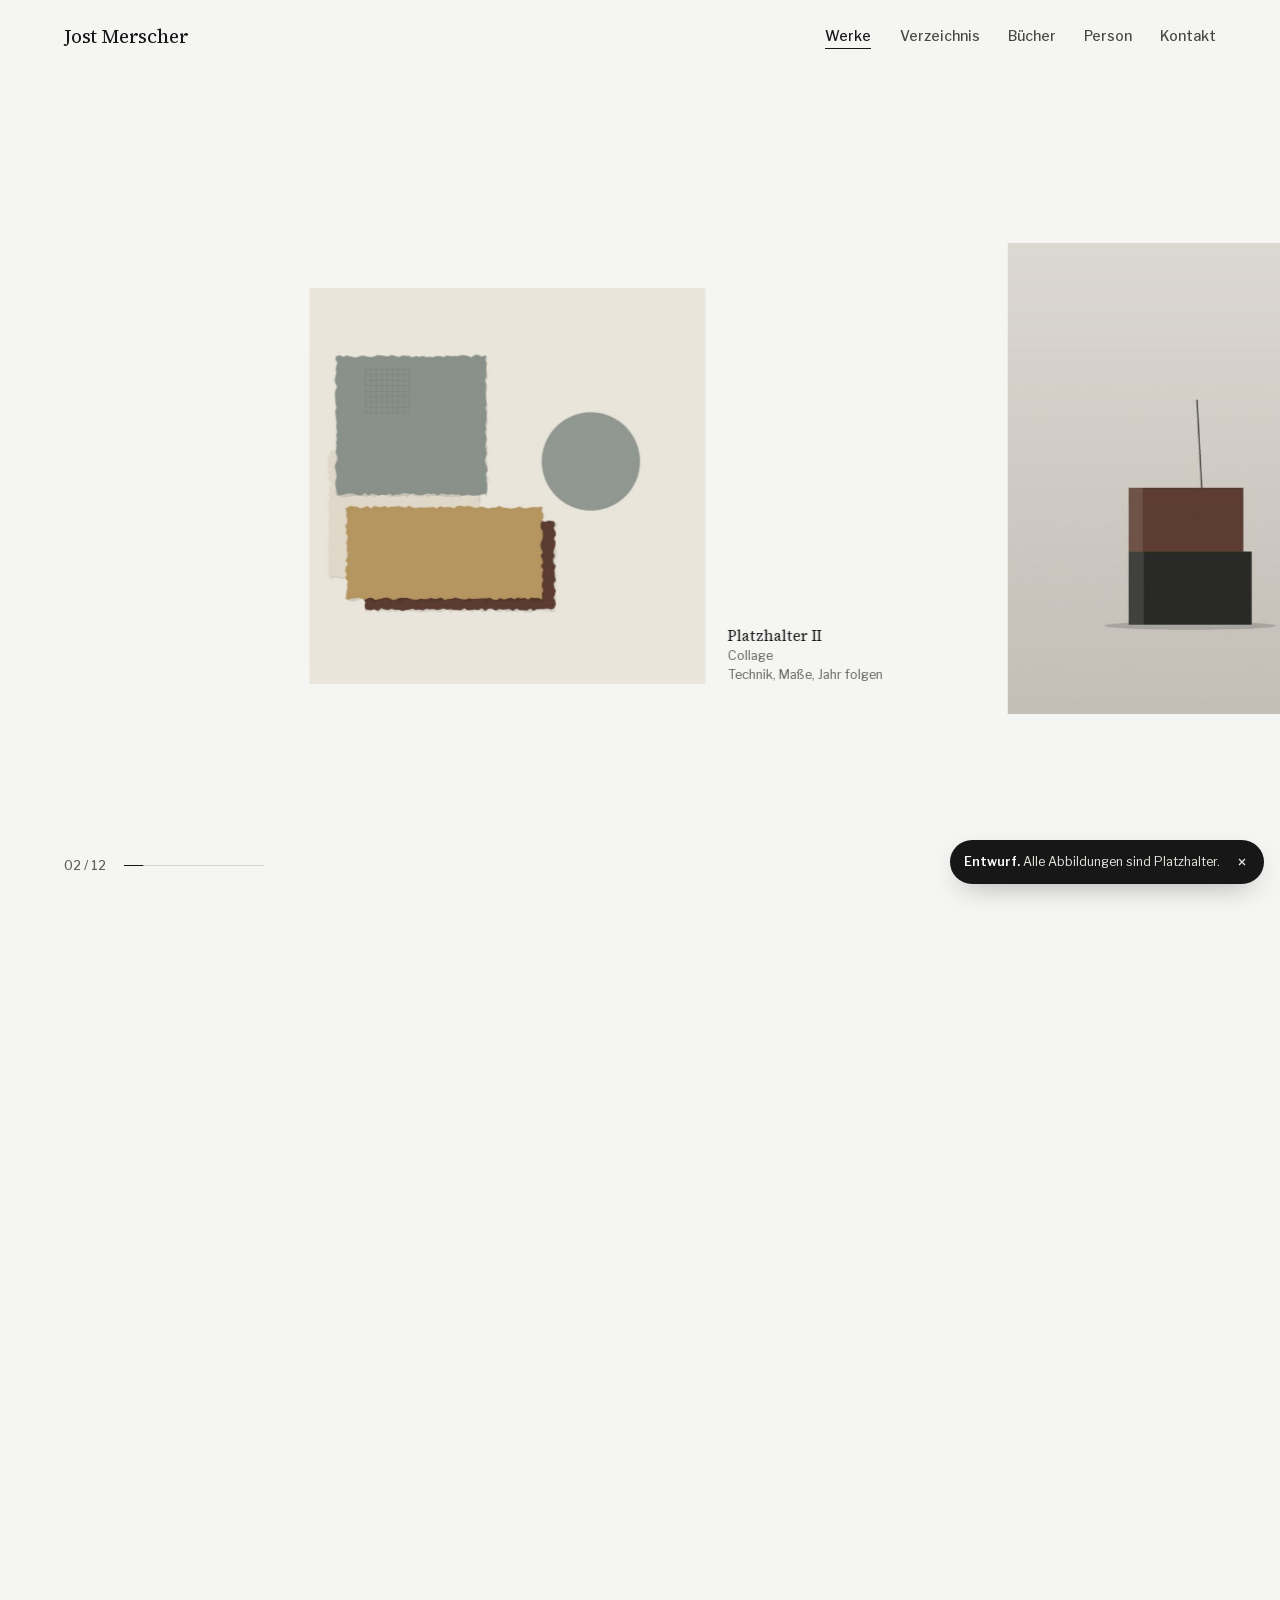
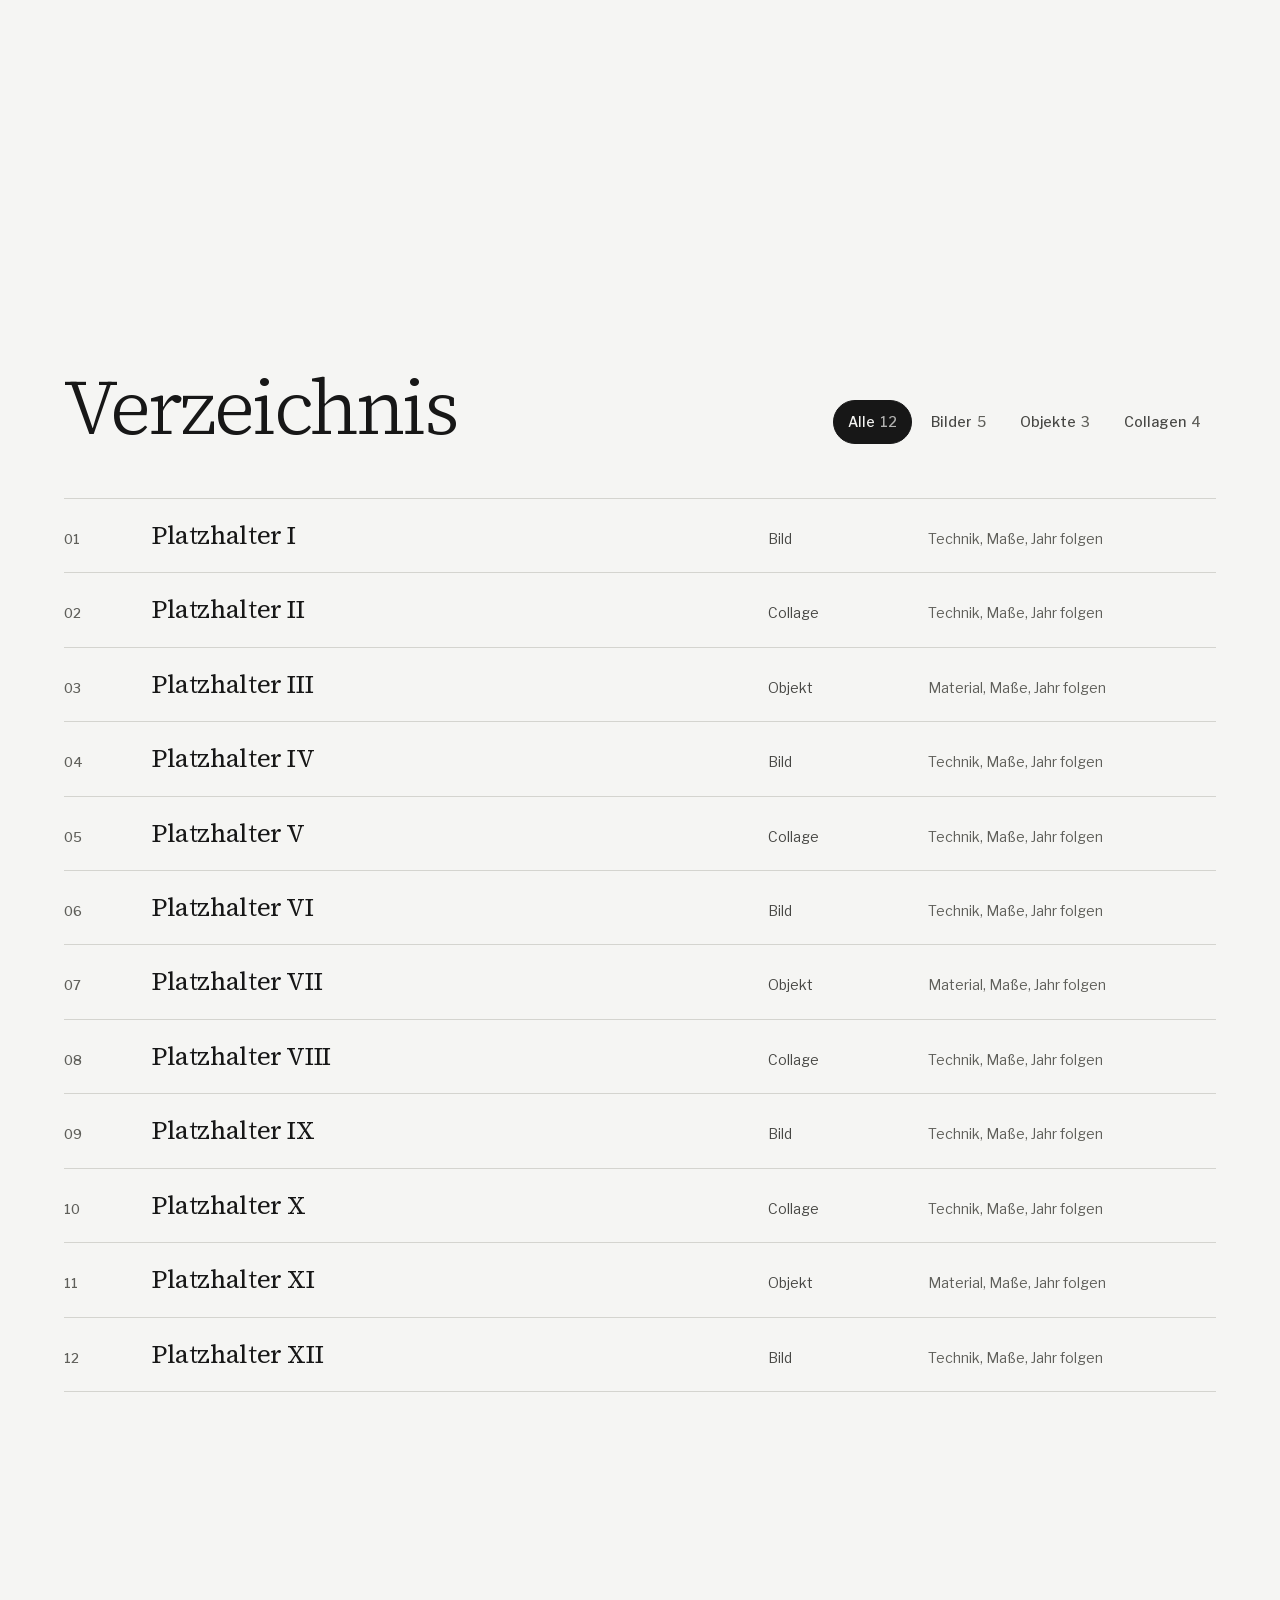
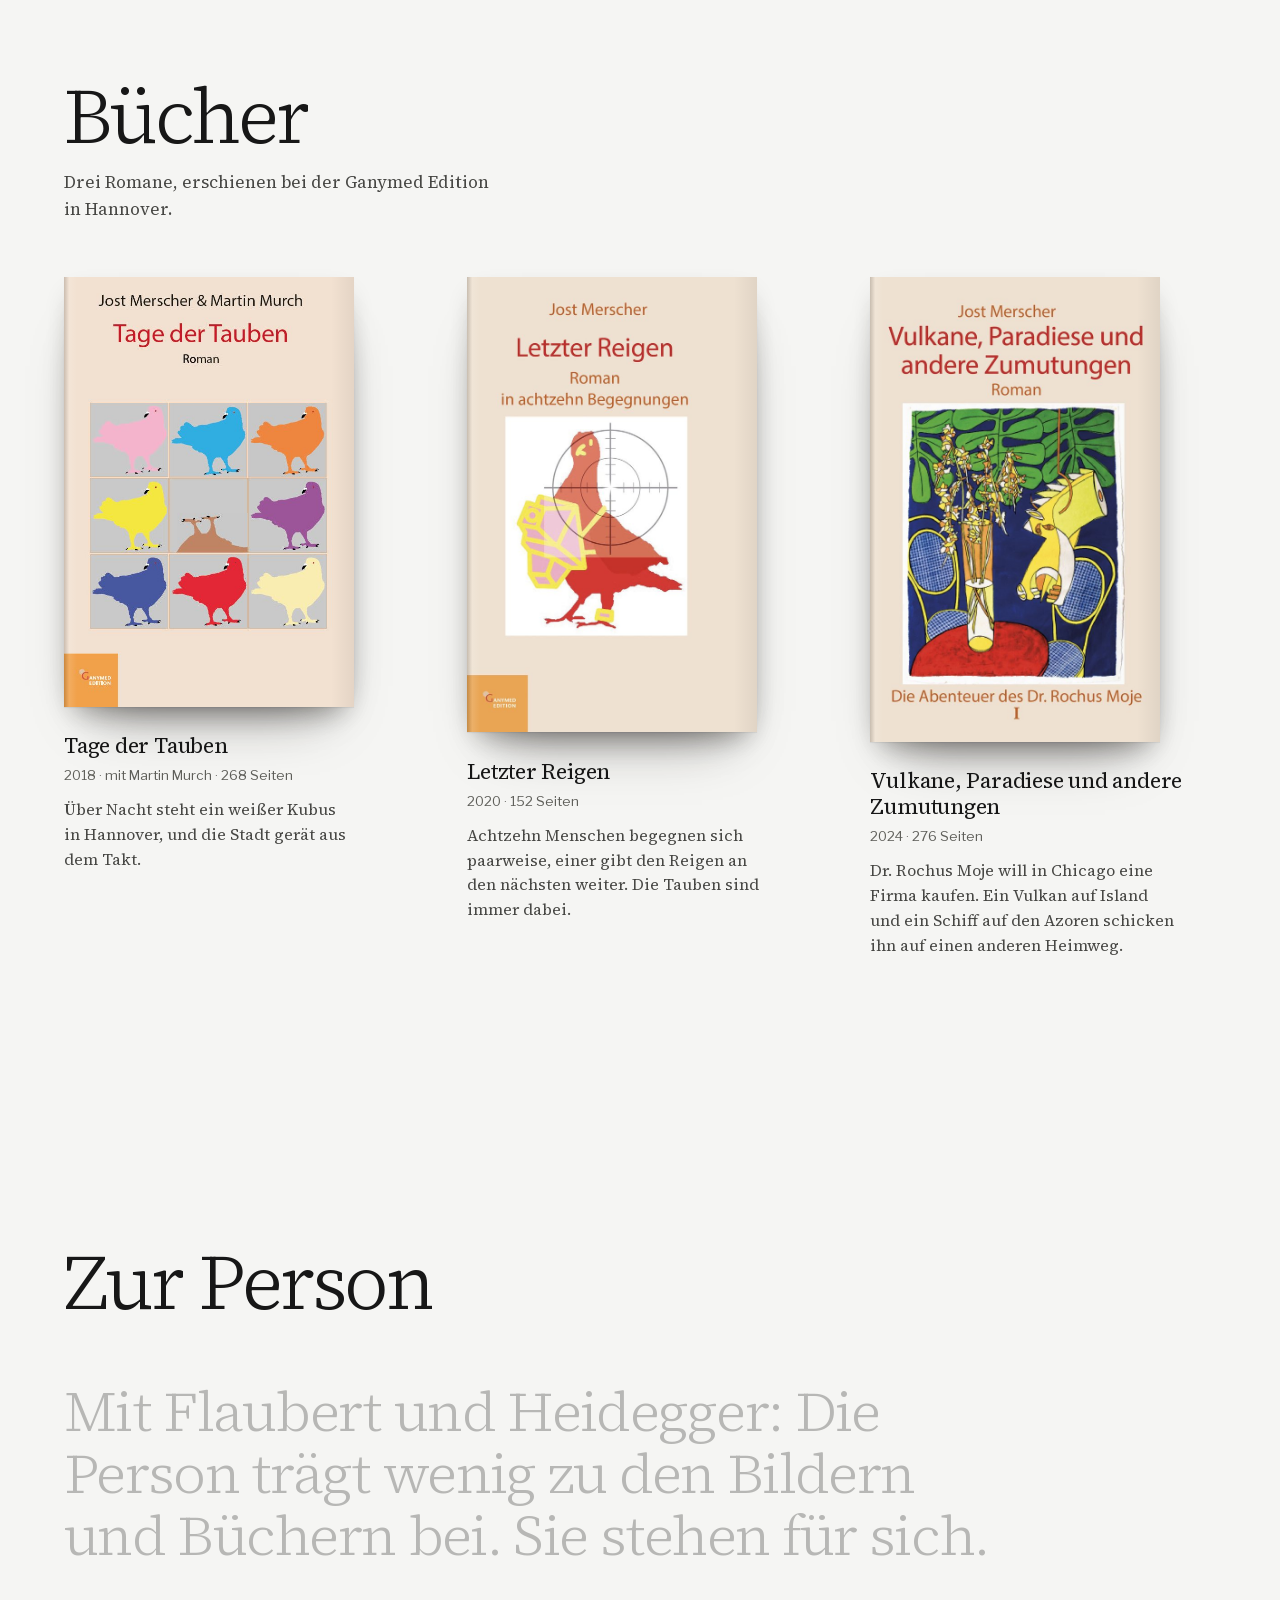
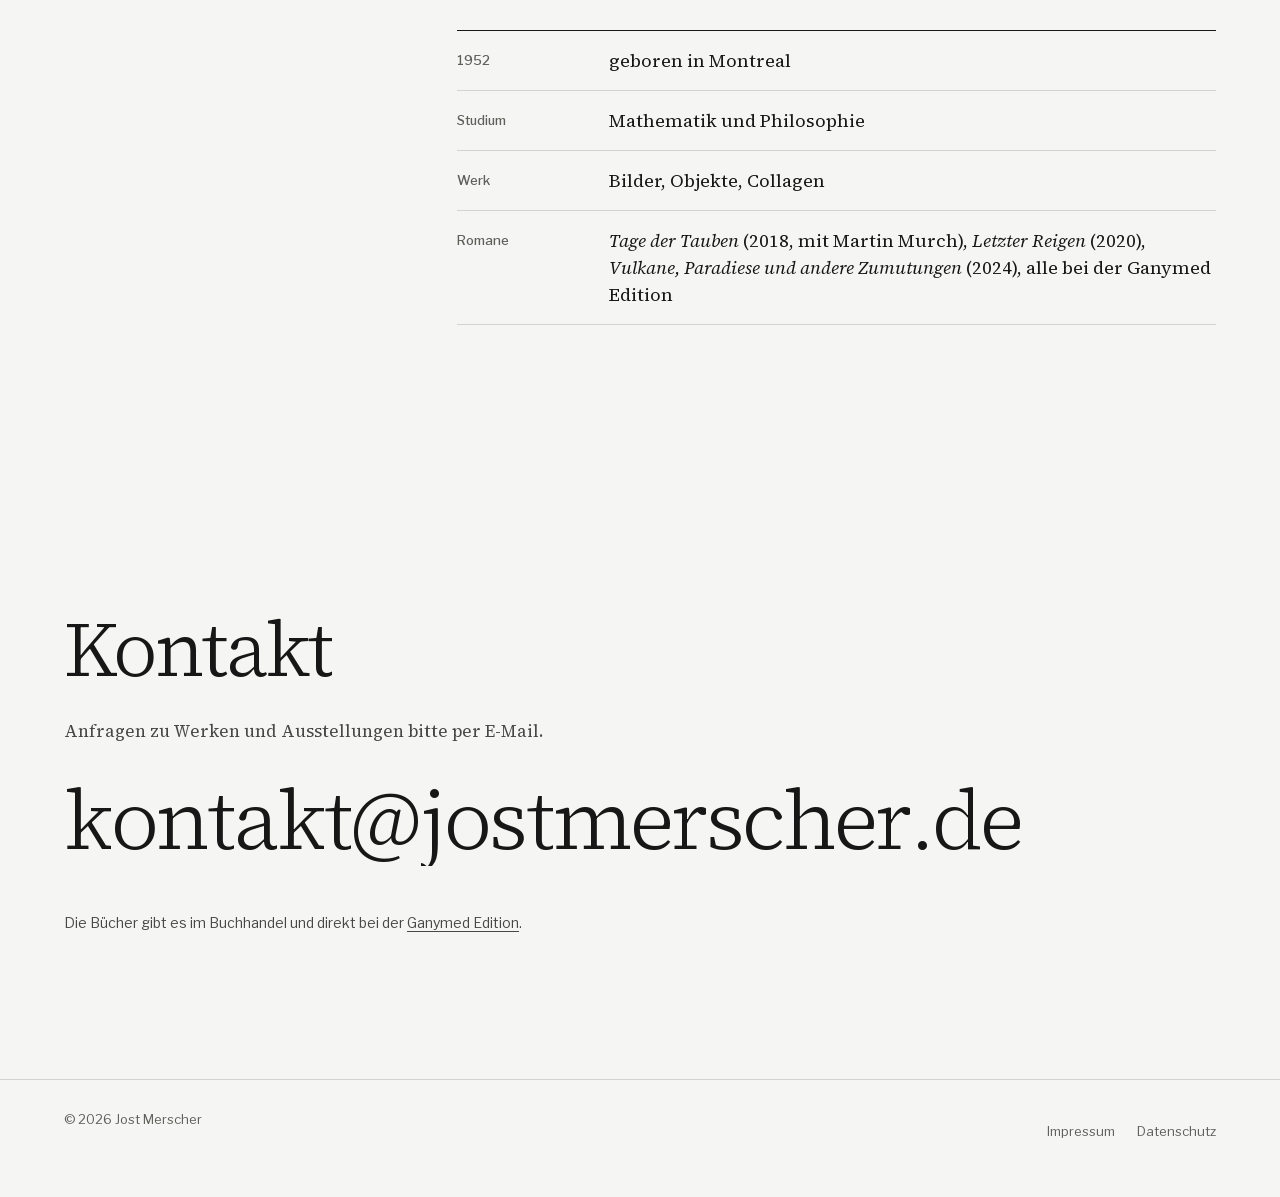
==== index.html @ ac09f278 "Entwurf Version 2 der Website jostmerscher.de Statische Künstlerseite: Ausstellungswand, Werkverzeic" ====
<!doctype html>
<html lang="de" data-type="service" data-room="wand">
<head>
<meta charset="utf-8">
<meta name="viewport" content="width=device-width, initial-scale=1">
<title>Jost Merscher – Bilder, Objekte, Collagen, Romane</title>
<meta name="description" content="Jost Merscher, geboren 1952 in Montreal, Studium der Mathematik und Philosophie. Bilder, Objekte und Collagen sowie drei Romane bei der Ganymed Edition.">
<link rel="canonical" href="https://www.jostmerscher.de/">
<meta name="page-type" content="service">
<meta name="site-kind" content="other">
<meta name="theme-color" content="#f5f5f3">
<meta property="og:type" content="website">
<meta property="og:site_name" content="Jost Merscher">
<meta property="og:title" content="Jost Merscher – Bilder, Objekte, Collagen, Romane">
<meta property="og:description" content="Bilder, Objekte und Collagen. Romane bei der Ganymed Edition.">
<meta property="og:url" content="https://www.jostmerscher.de/">
<meta property="og:image" content="https://www.jostmerscher.de/assets/share.jpg">
<meta name="twitter:card" content="summary_large_image">
<link rel="icon" href="assets/icon.svg" type="image/svg+xml">
<link rel="preload" href="assets/fonts/source-serif-4-latin.woff2" as="font" type="font/woff2" crossorigin>
<link rel="stylesheet" href="assets/site.css?v=26">
<script>
  /* Vor dem ersten Bild: JS-Klasse und, beim ersten Besuch der Sitzung, die Eroeffnung */
  (function () {
    var d = document.documentElement; d.classList.add('js');
    var calm = matchMedia('(prefers-reduced-motion: reduce)').matches, seen = false;
    try { seen = sessionStorage.getItem('jm-intro') === '1'; } catch (e) {}
    if (!calm && !seen) { d.classList.add('intro'); setTimeout(function () { d.classList.remove('intro'); }, 4000); }
  })();
</script>
<script type="application/ld+json">
{
  "@context": "https://schema.org",
  "@type": "Person",
  "@id": "https://www.jostmerscher.de/#person",
  "name": "Jost Merscher",
  "url": "https://www.jostmerscher.de/",
  "birthDate": "1952",
  "birthPlace": { "@type": "Place", "name": "Montreal, Kanada" },
  "jobTitle": "Bildender Künstler und Autor",
  "knowsAbout": ["Malerei", "Objektkunst", "Collage", "Literatur"],
  "sameAs": ["https://www.ganymed-edition.de/autoren-bei-ganymed/jost-merscher/"],
  "workExample": [
    { "@type": "Book", "name": "Tage der Tauben", "author": [{ "@id": "https://www.jostmerscher.de/#person" }, { "@type": "Person", "name": "Martin Murch" }], "datePublished": "2018", "isbn": "978-3-946223-65-8", "numberOfPages": 268, "bookFormat": "https://schema.org/Hardcover", "inLanguage": "de", "publisher": { "@type": "Organization", "name": "Ganymed Edition" }, "url": "https://www.ganymed-edition.de/buch-infos/tage-der-tauben/" },
    { "@type": "Book", "name": "Letzter Reigen", "alternativeHeadline": "Roman in achtzehn Begegnungen", "author": { "@id": "https://www.jostmerscher.de/#person" }, "datePublished": "2020", "isbn": "978-3-946223-85-6", "numberOfPages": 152, "bookFormat": "https://schema.org/Hardcover", "inLanguage": "de", "publisher": { "@type": "Organization", "name": "Ganymed Edition" }, "url": "https://www.ganymed-edition.de/buch-infos/letzter-reigen/" },
    { "@type": "Book", "name": "Vulkane, Paradiese und andere Zumutungen", "alternativeHeadline": "Die Abenteuer des Dr. Rochus Moje I", "author": { "@id": "https://www.jostmerscher.de/#person" }, "datePublished": "2024", "isbn": "978-3-949815-00-3", "numberOfPages": 276, "bookFormat": "https://schema.org/Hardcover", "inLanguage": "de", "publisher": { "@type": "Organization", "name": "Ganymed Edition" }, "url": "https://www.ganymed-edition.de/buch-infos/vulkane-paradiese/" }
  ]
}
</script>
</head>
<body>
<!-- Version 2 · 25.11.2026 · Leitidee: die Website als Gang durch eine Ausstellung.
     Eingangswand mit Wandtext, die Hängung als Wand, an der man entlanggeht (alle Werke auf einer Mittellinie),
     Werkverzeichnis, dann Räume mit eigener Wandfarbe: Bibliothek (Bücher), Abend (Person, Kontakt).
     Bewegung: Eröffnung (Rahmen zeichnet sich, Werk wird sichtbar, Name steigt auf), Werke werden beim Vorbeigehen „gehängt“,
     das Werk wandert von der Wand in die Vollansicht und zurück, Räume wechseln die Wandfarbe. -->
<a class="skip" href="#inhalt">Zum Inhalt springen</a>

<header class="site-header">
  <div class="bar">
    <a class="brand" href="#top" data-intro="fade">Jost Merscher</a>
    <nav class="nav" aria-label="Hauptnavigation" data-intro="fade">
      <a href="#werke">Werke</a>
      <a href="#verzeichnis">Verzeichnis</a>
      <a href="#buecher">Bücher</a>
      <a href="#person">Person</a>
      <a href="#kontakt">Kontakt</a>
    </nav>
  </div>
</header>

<main id="inhalt">
  <!-- Die Wand. Desktop: man scrollt nach unten und geht an der Wand entlang. Telefon und ohne Skript: untereinander. -->
  <section class="wall" id="werke" data-room="wand" aria-label="Werke">
    <span id="top" class="anchor-top"></span>
    <div class="wall-sticky">
      <div class="wall-track" id="track">
        <div class="wall-intro">
          <h1 class="title" id="name" aria-label="Jost Merscher"><span class="line"><span class="word" aria-hidden="true">Jost</span></span><span class="line"><span class="word" aria-hidden="true">Merscher</span></span></h1>
          <div class="wall-text" data-intro="fade">
            <p class="lead">Bilder, Objekte, Collagen. Und Romane.</p>
            <p class="small">Geboren 1952 in Montreal. Studium der Mathematik und Philosophie.</p>
          </div>
          <a class="walk-hint" href="#verzeichnis" data-intro="fade"><span>Entlang der Wand</span>
            <svg viewBox="0 0 40 12" fill="none" stroke="currentColor" stroke-width="1.2" aria-hidden="true"><path d="M0 6h38M33 1l5 5-5 5"/></svg></a>
        </div>

        <!-- Je Werk: --h Höhe auf der Wand (vh), --gap Abstand davor (vw). Dateien in assets/works: -800, -1200 und groß. -->
        <figure class="hang" data-cat="bild" style="--ar:.789;--h:66;--gap:4">
          <a class="art" href="assets/works/werk-01.jpg" data-cursor="Ansehen">
            <img src="assets/works/werk-01-1200.jpg" srcset="assets/works/werk-01-800.jpg 632w, assets/works/werk-01-1200.jpg 947w" sizes="(min-width: 900px) 45vw, 86vw" width="947" height="1200" alt="Platzhalter für ein Bild: Farbfelder in Ocker, Grau und Braun" fetchpriority="high">
          </a>
          <figcaption class="label"><b>Platzhalter I</b><span>Bild</span><span>Technik, Maße, Jahr folgen</span></figcaption>
        </figure>
        <figure class="hang" data-cat="collage" style="--ar:1;--h:44;--gap:9">
          <a class="art" href="assets/works/werk-02.jpg" data-cursor="Ansehen"><img src="assets/works/werk-02-1200.jpg" srcset="assets/works/werk-02-800.jpg 800w, assets/works/werk-02-1200.jpg 1200w" sizes="(min-width: 900px) 45vw, 86vw" width="1200" height="1200" loading="lazy" alt="Platzhalter für eine Collage: gerissene Papiere in Grau und Ocker mit grauem Kreis"></a>
          <figcaption class="label"><b>Platzhalter II</b><span>Collage</span><span>Technik, Maße, Jahr folgen</span></figcaption>
        </figure>
        <figure class="hang" data-cat="objekt" style="--ar:.8;--h:54;--gap:8">
          <a class="art" href="assets/works/werk-03.jpg" data-cursor="Ansehen"><img src="assets/works/werk-03-1200.jpg" srcset="assets/works/werk-03-800.jpg 640w, assets/works/werk-03-1200.jpg 960w" sizes="(min-width: 900px) 45vw, 86vw" width="960" height="1200" loading="lazy" alt="Platzhalter für ein Objekt: zwei gestapelte Blöcke mit dünnem Stab"></a>
          <figcaption class="label"><b>Platzhalter III</b><span>Objekt</span><span>Material, Maße, Jahr folgen</span></figcaption>
        </figure>
        <figure class="hang" data-cat="bild" style="--ar:1.357;--h:46;--gap:8">
          <a class="art" href="assets/works/werk-04.jpg" data-cursor="Ansehen"><img src="assets/works/werk-04-1200.jpg" srcset="assets/works/werk-04-800.jpg 800w, assets/works/werk-04-1200.jpg 1200w" sizes="(min-width: 900px) 45vw, 86vw" width="1200" height="884" loading="lazy" alt="Platzhalter für ein Bild: Farbfelder in Oxidrot und Ocker"></a>
          <figcaption class="label"><b>Platzhalter IV</b><span>Bild</span><span>Technik, Maße, Jahr folgen</span></figcaption>
        </figure>
        <figure class="hang" data-cat="collage" style="--ar:.757;--h:60;--gap:9">
          <a class="art" href="assets/works/werk-05.jpg" data-cursor="Ansehen"><img src="assets/works/werk-05-1200.jpg" srcset="assets/works/werk-05-800.jpg 605w, assets/works/werk-05-1200.jpg 908w" sizes="(min-width: 900px) 45vw, 86vw" width="908" height="1200" loading="lazy" alt="Platzhalter für eine Collage: helle Papiere mit dunklem Kreis und braunem Winkel"></a>
          <figcaption class="label"><b>Platzhalter V</b><span>Collage</span><span>Technik, Maße, Jahr folgen</span></figcaption>
        </figure>
        <figure class="hang" data-cat="bild" style="--ar:1;--h:40;--gap:8">
          <a class="art" href="assets/works/werk-06.jpg" data-cursor="Ansehen"><img src="assets/works/werk-06-1200.jpg" srcset="assets/works/werk-06-800.jpg 800w, assets/works/werk-06-1200.jpg 1200w" sizes="(min-width: 900px) 45vw, 86vw" width="1200" height="1200" loading="lazy" alt="Platzhalter für ein Bild: zwei braune Farbfelder"></a>
          <figcaption class="label"><b>Platzhalter VI</b><span>Bild</span><span>Technik, Maße, Jahr folgen</span></figcaption>
        </figure>
        <figure class="hang" data-cat="objekt" style="--ar:1.231;--h:44;--gap:9">
          <a class="art" href="assets/works/werk-07.jpg" data-cursor="Ansehen"><img src="assets/works/werk-07-1200.jpg" srcset="assets/works/werk-07-800.jpg 800w, assets/works/werk-07-1200.jpg 1200w" sizes="(min-width: 900px) 45vw, 86vw" width="1200" height="975" loading="lazy" alt="Platzhalter für ein Objekt: drei gestapelte Blöcke vor grauem Grund"></a>
          <figcaption class="label"><b>Platzhalter VII</b><span>Objekt</span><span>Material, Maße, Jahr folgen</span></figcaption>
        </figure>
        <figure class="hang" data-cat="collage" style="--ar:1.407;--h:48;--gap:8">
          <a class="art" href="assets/works/werk-08.jpg" data-cursor="Ansehen"><img src="assets/works/werk-08-1200.jpg" srcset="assets/works/werk-08-800.jpg 800w, assets/works/werk-08-1200.jpg 1200w" sizes="(min-width: 900px) 45vw, 86vw" width="1200" height="853" loading="lazy" alt="Platzhalter für eine Collage: Papiere in Schwarz, Ocker und Rot mit dunklem Kreis"></a>
          <figcaption class="label"><b>Platzhalter VIII</b><span>Collage</span><span>Technik, Maße, Jahr folgen</span></figcaption>
        </figure>
        <figure class="hang" data-cat="bild" style="--ar:.75;--h:62;--gap:9">
          <a class="art" href="assets/works/werk-09.jpg" data-cursor="Ansehen"><img src="assets/works/werk-09-1200.jpg" srcset="assets/works/werk-09-800.jpg 600w, assets/works/werk-09-1200.jpg 900w" sizes="(min-width: 900px) 45vw, 86vw" width="900" height="1200" loading="lazy" alt="Platzhalter für ein Bild: Farbfelder in Rot, Grau und Grüngrau"></a>
          <figcaption class="label"><b>Platzhalter IX</b><span>Bild</span><span>Technik, Maße, Jahr folgen</span></figcaption>
        </figure>
        <figure class="hang" data-cat="collage" style="--ar:1;--h:38;--gap:8">
          <a class="art" href="assets/works/werk-10.jpg" data-cursor="Ansehen"><img src="assets/works/werk-10-1200.jpg" srcset="assets/works/werk-10-800.jpg 800w, assets/works/werk-10-1200.jpg 1200w" sizes="(min-width: 900px) 45vw, 86vw" width="1200" height="1200" loading="lazy" alt="Platzhalter für eine Collage: schwarzes und ockerfarbenes Papier mit braunem Kreis"></a>
          <figcaption class="label"><b>Platzhalter X</b><span>Collage</span><span>Technik, Maße, Jahr folgen</span></figcaption>
        </figure>
        <figure class="hang" data-cat="objekt" style="--ar:.778;--h:56;--gap:9">
          <a class="art" href="assets/works/werk-11.jpg" data-cursor="Ansehen"><img src="assets/works/werk-11-1200.jpg" srcset="assets/works/werk-11-800.jpg 622w, assets/works/werk-11-1200.jpg 933w" sizes="(min-width: 900px) 45vw, 86vw" width="933" height="1200" loading="lazy" alt="Platzhalter für ein Objekt: hoher Stapel aus Blöcken"></a>
          <figcaption class="label"><b>Platzhalter XI</b><span>Objekt</span><span>Material, Maße, Jahr folgen</span></figcaption>
        </figure>
        <figure class="hang" data-cat="bild" style="--ar:1.6;--h:42;--gap:9">
          <a class="art" href="assets/works/werk-12.jpg" data-cursor="Ansehen"><img src="assets/works/werk-12-1200.jpg" srcset="assets/works/werk-12-800.jpg 800w, assets/works/werk-12-1200.jpg 1200w" sizes="(min-width: 900px) 45vw, 86vw" width="1200" height="750" loading="lazy" alt="Platzhalter für ein Bild: Farbfelder in Braungrau und Grüngrau"></a>
          <figcaption class="label"><b>Platzhalter XII</b><span>Bild</span><span>Technik, Maße, Jahr folgen</span></figcaption>
        </figure>

        <div class="wall-end">
          <p>Alle Werke, nach Art geordnet, stehen im Verzeichnis.</p>
          <a class="text-link" href="#verzeichnis"><span>Zum Verzeichnis</span>
            <svg viewBox="0 0 14 14" fill="none" stroke="currentColor" stroke-width="1.3" aria-hidden="true"><path d="M7 2v10M2.5 7.5 7 12l4.5-4.5"/></svg></a>
        </div>
      </div>

      <div class="wall-meter" aria-hidden="true">
        <span class="meter-count"><span id="meter-now">00</span> / <span id="meter-all">12</span></span>
        <span class="meter-line"><span id="meter-fill"></span></span>
      </div>
    </div>
  </section>

  <section class="index" id="verzeichnis" data-room="wand" aria-labelledby="verzeichnis-h">
    <div class="wrap">
      <div class="section-head">
        <h2 id="verzeichnis-h" data-rise>Verzeichnis</h2>
        <div class="filter" role="group" aria-label="Verzeichnis filtern">
          <button type="button" aria-pressed="true" data-filter="alle">Alle<span class="count"></span></button>
          <button type="button" aria-pressed="false" data-filter="bild">Bilder<span class="count"></span></button>
          <button type="button" aria-pressed="false" data-filter="objekt">Objekte<span class="count"></span></button>
          <button type="button" aria-pressed="false" data-filter="collage">Collagen<span class="count"></span></button>
        </div>
      </div>
      <!-- Die Zeilen baut site.js aus den Werken der Wand; ohne Skript bleibt die Wand die Liste. -->
      <ol class="rows" id="rows" aria-label="Werkverzeichnis"></ol>
    </div>
    <div class="peek" aria-hidden="true"><img src="assets/works/werk-01-800.jpg" alt="" width="632" height="800"></div>
  </section>

  <section class="library" id="buecher" data-room="bibliothek" aria-labelledby="buecher-h">
    <div class="wrap">
      <div class="section-head">
        <div>
          <h2 id="buecher-h" data-rise>Bücher</h2>
          <p class="section-note">Drei Romane, erschienen bei der Ganymed Edition in Hannover.</p>
        </div>
      </div>
      <ul class="books">
        <li class="book" style="--i:0">
          <a class="book3d" href="https://www.ganymed-edition.de/buch-infos/tage-der-tauben/" aria-label="Tage der Tauben beim Verlag ansehen" style="--ba:570/845">
            <span class="pages" aria-hidden="true"><span class="leaf">Leseprobe und Bestellung beim Verlag</span></span>
            <span class="cover" aria-hidden="true"><img src="assets/books/tauben.jpg" width="570" height="845" alt="" loading="lazy"></span>
          </a>
          <div class="book-info">
            <h3>Tage der Tauben</h3>
            <p class="book-meta">2018 · mit Martin Murch · 268 Seiten</p>
            <p class="book-text">Über Nacht steht ein weißer Kubus in Hannover, und die Stadt gerät aus dem Takt.</p>
          </div>
        </li>
        <li class="book" style="--i:1">
          <a class="book3d" href="https://www.ganymed-edition.de/buch-infos/letzter-reigen/" aria-label="Letzter Reigen beim Verlag ansehen" style="--ba:640/1005">
            <span class="pages" aria-hidden="true"><span class="leaf">Leseprobe und Bestellung beim Verlag</span></span>
            <span class="cover" aria-hidden="true"><img src="assets/books/reigen.jpg" width="640" height="1005" alt="" loading="lazy"></span>
          </a>
          <div class="book-info">
            <h3>Letzter Reigen</h3>
            <p class="book-meta">2020 · 152 Seiten</p>
            <p class="book-text">Achtzehn Menschen begegnen sich paarweise, einer gibt den Reigen an den nächsten weiter. Die Tauben sind immer dabei.</p>
          </div>
        </li>
        <li class="book" style="--i:2">
          <a class="book3d" href="https://www.ganymed-edition.de/buch-infos/vulkane-paradiese/" aria-label="Vulkane, Paradiese und andere Zumutungen beim Verlag ansehen" style="--ba:640/1026">
            <span class="pages" aria-hidden="true"><span class="leaf">Leseprobe und Bestellung beim Verlag</span></span>
            <span class="cover" aria-hidden="true"><img src="assets/books/vulkane.jpg" width="640" height="1026" alt="" loading="lazy"></span>
          </a>
          <div class="book-info">
            <h3>Vulkane, Paradiese und andere Zumutungen</h3>
            <p class="book-meta">2024 · 276 Seiten</p>
            <p class="book-text">Dr. Rochus Moje will in Chicago eine Firma kaufen. Ein Vulkan auf Island und ein Schiff auf den Azoren schicken ihn auf einen anderen Heimweg.</p>
          </div>
        </li>
      </ul>
    </div>
  </section>

  <section class="person" id="person" data-room="abend" aria-labelledby="person-h">
    <div class="wrap">
      <h2 id="person-h" data-rise>Zur Person</h2>
      <p class="statement" data-words>Mit Flaubert und Heidegger: Die Person trägt wenig zu den Bildern und Büchern bei. Sie stehen für sich.</p>
      <dl class="facts">
        <div><dt>1952</dt><dd>geboren in Montreal</dd></div>
        <div><dt>Studium</dt><dd>Mathematik und Philosophie</dd></div>
        <div><dt>Werk</dt><dd>Bilder, Objekte, Collagen</dd></div>
        <div><dt>Romane</dt><dd><i>Tage der Tauben</i> (2018, mit Martin Murch), <i>Letzter Reigen</i> (2020), <i>Vulkane, Paradiese und andere Zumutungen</i> (2024), alle bei der Ganymed Edition</dd></div>
      </dl>
    </div>
  </section>

  <section class="contact" id="kontakt" data-room="abend" aria-labelledby="kontakt-h">
    <div class="wrap">
      <h2 id="kontakt-h" data-rise>Kontakt</h2>
      <p class="contact-note">Anfragen zu Werken und Ausstellungen bitte per E-Mail.</p>
      <a class="mail" href="mailto:kontakt@jostmerscher.de" data-roll>kontakt@jostmerscher.de</a>
      <p class="contact-side">Die Bücher gibt es im Buchhandel und direkt bei der <a href="https://www.ganymed-edition.de/autoren-bei-ganymed/jost-merscher/">Ganymed Edition</a>.</p>
    </div>
  </section>
</main>

<footer class="site-footer" data-room="abend">
  <div class="wrap">
    <span>© 2026 Jost Merscher</span>
    <nav aria-label="Rechtliches">
      <a href="impressum.html">Impressum</a>
      <a href="datenschutz.html">Datenschutz</a>
    </nav>
  </div>
</footer>

<div class="draft" role="note"><span><strong>Entwurf.</strong> Alle Abbildungen sind Platzhalter.</span><button type="button" aria-label="Hinweis ausblenden">
  <svg viewBox="0 0 12 12" fill="none" stroke="currentColor" stroke-width="1.3" aria-hidden="true"><path d="M3 3l6 6M9 3 3 9"/></svg></button></div>

<div class="cursor" aria-hidden="true"><span></span></div>

<dialog class="viewer" id="viewer" aria-label="Werkansicht">
  <div class="viewer-bg"></div>
  <div class="viewer-top">
    <span class="viewer-count" aria-live="polite"></span>
    <button class="icon-btn viewer-close" type="button" aria-label="Ansicht schließen">
      <svg viewBox="0 0 20 20" fill="none" stroke="currentColor" stroke-width="1.4" aria-hidden="true"><path d="M5 5l10 10M15 5 5 15"/></svg>
    </button>
  </div>
  <div class="viewer-stage">
    <img class="viewer-img" src="assets/works/werk-01-1200.jpg" alt="" width="947" height="1200">
  </div>
  <div class="viewer-bottom">
    <div class="viewer-caption"><h3></h3><p></p></div>
    <div class="viewer-nav">
      <button class="icon-btn viewer-prev" type="button" aria-label="Vorheriges Werk">
        <svg viewBox="0 0 20 20" fill="none" stroke="currentColor" stroke-width="1.4" aria-hidden="true"><path d="M12.5 4.5 7 10l5.5 5.5"/></svg>
      </button>
      <button class="icon-btn viewer-next" type="button" aria-label="Nächstes Werk">
        <svg viewBox="0 0 20 20" fill="none" stroke="currentColor" stroke-width="1.4" aria-hidden="true"><path d="M7.5 4.5 13 10l-5.5 5.5"/></svg>
      </button>
    </div>
  </div>
</dialog>

<svg class="intro-frame" aria-hidden="true"><rect x="0.5" y="0.5" fill="none" stroke="currentColor" stroke-width="1" vector-effect="non-scaling-stroke"/></svg>

<script src="assets/site.js?v=26" defer></script>
</body>
</html>
---- assets/site.css ----
/* Jost Merscher – Version 2
   Leitidee: ein Gang durch eine Ausstellung. Eingangswand, Hängung, Verzeichnis, dann Räume mit eigener Wandfarbe.
   Schriften: Source Serif 4 (Wandtext, Titel), Libre Franklin (Schildchen, Bedienung). Beide SIL OFL, lokal. */

@font-face { font-family: "Source Serif 4"; font-style: normal; font-weight: 200 900; font-display: swap;
  src: url("fonts/source-serif-4-latin.woff2") format("woff2");
  unicode-range: U+0000-00FF, U+0131, U+0152-0153, U+02BB-02BC, U+02C6, U+02DA, U+02DC, U+0304, U+0308, U+0329, U+2000-206F, U+20AC, U+2122, U+2191, U+2193, U+2212, U+2215, U+FEFF, U+FFFD; }
@font-face { font-family: "Source Serif 4"; font-style: normal; font-weight: 200 900; font-display: swap;
  src: url("fonts/source-serif-4-latin-ext.woff2") format("woff2");
  unicode-range: U+0100-02BA, U+02BD-02C5, U+02C7-02CC, U+02CE-02D7, U+02DD-02FF, U+1E00-1E9F, U+2020, U+20A0-20AB, U+20AD-20C4, U+2113, U+2C60-2C7F, U+A720-A7FF; }
@font-face { font-family: "Source Serif 4"; font-style: italic; font-weight: 200 900; font-display: swap;
  src: url("fonts/source-serif-4-italic-latin.woff2") format("woff2");
  unicode-range: U+0000-00FF, U+0131, U+0152-0153, U+02BB-02BC, U+02C6, U+02DA, U+02DC, U+0304, U+0308, U+0329, U+2000-206F, U+20AC, U+2122, U+2191, U+2193, U+2212, U+2215, U+FEFF, U+FFFD; }
@font-face { font-family: "Libre Franklin"; font-style: normal; font-weight: 100 900; font-display: swap;
  src: url("fonts/libre-franklin-latin.woff2") format("woff2");
  unicode-range: U+0000-00FF, U+0131, U+0152-0153, U+02BB-02BC, U+02C6, U+02DA, U+02DC, U+0304, U+0308, U+0329, U+2000-206F, U+20AC, U+2122, U+2191, U+2193, U+2212, U+2215, U+FEFF, U+FFFD; }
@font-face { font-family: "Libre Franklin"; font-style: normal; font-weight: 100 900; font-display: swap;
  src: url("fonts/libre-franklin-latin-ext.woff2") format("woff2");
  unicode-range: U+0100-02BA, U+02BD-02C5, U+02C7-02CC, U+02CE-02D7, U+02DD-02FF, U+1E00-1E9F, U+2020, U+20A0-20AB, U+20AD-20C4, U+2113, U+2C60-2C7F, U+A720-A7FF; }

/* Raumfarben: registriert, damit der Wechsel zwischen den Räumen weich ueberblendet */
@property --bg { syntax: "<color>"; inherits: true; initial-value: #f5f5f3; }
@property --fg { syntax: "<color>"; inherits: true; initial-value: #171717; }
@property --fg-2 { syntax: "<color>"; inherits: true; initial-value: #474744; }
@property --fg-3 { syntax: "<color>"; inherits: true; initial-value: #5f5f5a; }
@property --line { syntax: "<color>"; inherits: true; initial-value: #d4d4cf; }

:root {
  --bg: #f5f5f3; --fg: #171717; --fg-2: #474744; --fg-3: #5f5f5a; --line: #d4d4cf;
  --oxide: #9a3b22;
  --night: #111110;
  --serif: "Source Serif 4", "Iowan Old Style", Georgia, serif;
  --sans: "Libre Franklin", "Helvetica Neue", Arial, sans-serif;
  --gutter: clamp(20px, 5vw, 80px);
  --wrap: min(1320px, 100% - 2 * var(--gutter));
  --header: 72px;
  --ease: cubic-bezier(.16, 1, .3, 1);
  --ease-io: cubic-bezier(.65, 0, .35, 1);
  color-scheme: light;
  transition: --bg 1.1s var(--ease-io), --fg 1.1s var(--ease-io), --fg-2 1.1s var(--ease-io), --fg-3 1.1s var(--ease-io), --line 1.1s var(--ease-io);
}
:root[data-room="bibliothek"] { --bg: #e4e3de; --fg: #171717; --fg-2: #42423f; --fg-3: #55554f; --line: #c9c8c1; }
:root[data-room="abend"] { --bg: #141413; --fg: #f1efe9; --fg-2: #c4c1b8; --fg-3: #9c998f; --line: #34332f; color-scheme: dark; }

*, *::before, *::after { box-sizing: border-box; }
html { -webkit-text-size-adjust: 100%; scroll-padding-top: calc(var(--header) + 8px); background: var(--bg); scrollbar-color: color-mix(in srgb, var(--fg) 30%, var(--bg)) var(--bg); }
body { margin: 0; background: var(--bg); color: var(--fg); font: 400 17px/1.6 var(--serif); font-optical-sizing: auto;
  text-rendering: optimizeLegibility; -webkit-font-smoothing: antialiased; caret-color: var(--oxide); }
::selection { background: var(--fg); color: var(--bg); }
img { display: block; max-width: 100%; height: auto; }
a { color: inherit; text-decoration-thickness: 1px; text-underline-offset: .22em; }
button { font: inherit; color: inherit; }
:focus-visible { outline: 2px solid var(--oxide); outline-offset: 3px; border-radius: 2px; }
:root[data-room="abend"] :focus-visible { outline-color: #e0a58e; }
.wrap { width: var(--wrap); margin-inline: auto; }
.visually-hidden { position: absolute !important; width: 1px; height: 1px; overflow: hidden; clip: rect(0 0 0 0); white-space: nowrap; }
.skip { position: absolute; left: 12px; top: -60px; z-index: 100; background: var(--fg); color: var(--bg); padding: 10px 16px; font: 500 14px/1 var(--sans); text-decoration: none; }
.skip:focus { top: 12px; }

/* Kopf */
.site-header { position: fixed; inset: 0 0 auto; z-index: 30; height: var(--header); pointer-events: none; }
.site-header::before { content: ""; position: absolute; inset: 0; background: color-mix(in srgb, var(--bg) 84%, transparent);
  -webkit-backdrop-filter: blur(12px) saturate(1.1); backdrop-filter: blur(12px) saturate(1.1); opacity: 0; transition: opacity .4s; }
.site-header.is-solid::before { opacity: 1; }
.bar { position: relative; height: 100%; padding-inline: var(--gutter); display: flex; align-items: center; justify-content: space-between; gap: 24px; }
.bar > * { pointer-events: auto; }
.brand { font: 450 19px/1 var(--serif); letter-spacing: -.01em; text-decoration: none; padding: 13px 0; }
.nav { display: flex; gap: clamp(14px, 2.2vw, 34px); }
.nav a { font: 500 14px/1 var(--sans); text-decoration: none; padding: 15px 0; position: relative; color: var(--fg-2); transition: color .15s; }
.nav a::after { content: ""; position: absolute; left: 0; right: 0; bottom: 9px; height: 1px; background: currentColor; transform: scaleX(0); transform-origin: right; transition: transform .45s var(--ease); }
.nav a:hover, .nav a[aria-current="true"] { color: var(--fg); }
.nav a:hover::after, .nav a[aria-current="true"]::after { transform: scaleX(1); transform-origin: left; }

/* ---------- Die Wand ---------- */
.anchor-top { position: absolute; top: 0; }
.wall { position: relative; }
.wall-track { padding: calc(var(--header) + 24px) var(--gutter) 64px; }
.wall-intro { padding: 6vh 0 10vh; }
.title { margin: 0; font-weight: 330; font-size: clamp(4rem, 9.6vw, 10.5rem); line-height: .9; letter-spacing: -.045em; }
.title .line { display: block; overflow: hidden; padding: .1em 0 .14em; margin: -.1em 0 -.14em; }
.title .word { display: block; }
.title .ch { display: inline-block; }
.wall-text { margin-top: clamp(24px, 4vh, 44px); max-width: 30ch; }
.lead { margin: 0; font-size: clamp(1.2rem, 1.55vw, 1.5rem); line-height: 1.35; font-weight: 380; }
.small { margin: 10px 0 0; font: 400 14px/1.55 var(--sans); color: var(--fg-3); }
.walk-hint { margin-top: clamp(28px, 5vh, 56px); display: inline-flex; align-items: center; gap: 14px; font: 500 14px/1 var(--sans); text-decoration: none; padding: 14px 0; color: var(--fg); }
.walk-hint svg { width: 40px; height: 12px; }
.is-h .walk-hint svg { animation: nudge 2.6s var(--ease) 2s 3; }
@keyframes nudge { 0%, 100% { transform: none; } 30% { transform: translateX(8px); } }

.hang { margin: 0 0 clamp(56px, 10vh, 120px); position: relative; }
.art { display: block; position: relative; overflow: hidden; background: color-mix(in srgb, var(--fg) 6%, var(--bg)); aspect-ratio: var(--ar);
  box-shadow: 0 1px 1px rgb(0 0 0 / .05), 0 24px 44px -26px rgb(0 0 0 / .38); cursor: zoom-in; }
.art img { width: 100%; height: 100%; object-fit: cover; transform-origin: 50% 0; }
.label { margin-top: 14px; display: grid; gap: 1px; font: 400 12.5px/1.45 var(--sans); color: var(--fg-3); }
.label b { font: 400 15px/1.35 var(--serif); color: var(--fg); }
.wall-end { padding: 4vh 0 2vh; max-width: 30ch; }
.wall-end p { margin: 0; font-size: 1.25rem; line-height: 1.4; }
.wall-meter { display: none; }

/* Telefon und Tablet: untereinander, jedes Werk wird beim Erreichen gehängt */
@media (prefers-reduced-motion: no-preference) {
  .js:not(.is-h) .hang .art { clip-path: inset(0 0 100% 0); transition: clip-path 1.1s var(--ease-io); }
  .js:not(.is-h) .hang .art img { transform: scale(1.12); transition: transform 1.6s var(--ease); }
  .js:not(.is-h) .hang .label { opacity: 0; transform: translateY(8px); transition: opacity .6s .5s, transform .8s var(--ease) .5s; }
  .js:not(.is-h) .hang.is-in .art { clip-path: inset(0 0 0 0); }
  .js:not(.is-h) .hang.is-in .art img { transform: none; }
  .js:not(.is-h) .hang.is-in .label { opacity: 1; transform: none; }
}

/* Breite Schirme ohne Wandfahrt (weniger Bewegung, kein Skript): jedes Werk ganz im Bild, etwa in Wandgroesse */
@media (min-width: 721px) {
  :root:not(.is-h) .hang .art { height: min(calc(var(--h) * 1svh), calc(100svh - var(--header) - 96px)); width: auto; max-width: 100%; }
}

/* Desktop: die Wand steht, man geht an ihr entlang */
.is-h .wall { height: var(--wall-h, 600vh); }
.is-h .wall-sticky { position: sticky; top: 0; height: 100vh; height: 100svh; overflow: hidden; }
.is-h .wall-track { position: absolute; inset: 0 auto 0 0; display: flex; align-items: center; padding: var(--header) 0 0 var(--gutter); will-change: transform; }
.is-h .wall-intro { flex: none; width: max(50vw, 600px); padding: 0 4vw 0 0; }
.is-h .hang { flex: none; height: calc(var(--h) * 1svh); aspect-ratio: var(--ar); margin: 0 0 0 calc(var(--gap) * 1vw + 200px); }
.is-h .hang:first-of-type { margin-left: calc(var(--gap) * 1vw); }
.is-h .art { height: 100%; clip-path: inset(0 0 calc((1 - var(--in, 1)) * 100%) 0); }
.is-h .art img { transform: scale(calc(1 + (1 - var(--in, 1)) * .2)) translateX(calc((1 - var(--in, 1)) * var(--drift, 0) * 1px)); }
.is-h .hang:first-of-type .label { left: auto; right: calc(100% + 22px); top: auto; bottom: 0; text-align: right; }
.is-h .label { position: absolute; left: calc(100% + 22px); bottom: 0; width: 170px; margin: 0; opacity: var(--label, 1); transform: translateY(calc((1 - var(--label, 1)) * 10px)); }
.is-h .wall-end { flex: none; width: auto; max-width: none; margin-left: calc(10vw + 200px); padding: 0 var(--gutter) 0 0; }
.is-h .wall-end p { width: 20ch; }
.is-h .wall-meter { position: absolute; left: var(--gutter); right: var(--gutter); bottom: 28px; display: flex; align-items: center; gap: 18px; font: 500 12.5px/1 var(--sans); color: var(--fg-3); font-variant-numeric: tabular-nums; pointer-events: none; }
.meter-line { position: relative; width: 140px; height: 1px; background: var(--line); }
.meter-line span { position: absolute; inset: 0; background: var(--fg); transform-origin: left; transform: scaleX(var(--p, 0)); }

/* ---------- Abschnitte ---------- */
section:not(.wall) { padding-block: clamp(96px, 16vh, 180px); }
.section-head { display: flex; align-items: flex-end; justify-content: space-between; gap: 24px; flex-wrap: wrap; margin-bottom: clamp(36px, 6vh, 64px); }
h2 { margin: 0; font-weight: 340; font-size: clamp(2.8rem, 6vw, 5.6rem); line-height: .95; letter-spacing: -.04em; }
h2 .w-mask { display: inline-block; overflow: hidden; vertical-align: top; padding: .08em 0 .12em; margin: -.08em 0 -.12em; }
h2 .w-in { display: inline-block; }
@media (prefers-reduced-motion: no-preference) {
  .js h2[data-rise] .w-in { transform: translateY(105%); transition: transform 1.1s var(--ease) calc(var(--i, 0) * 70ms); }
  .js h2[data-rise].is-in .w-in { transform: none; }
}
.section-note { margin: 16px 0 0; color: var(--fg-2); max-width: 52ch; text-wrap: pretty; }

/* ---------- Verzeichnis ---------- */
.filter { display: flex; gap: 4px; flex-wrap: wrap; }
.filter button { border: 1px solid transparent; background: none; cursor: pointer; padding: 10px 14px; min-height: 44px; font: 500 14px/1 var(--sans);
  color: var(--fg-2); border-radius: 999px; transition: color .15s, border-color .2s, background-color .25s; }
.filter button:hover { color: var(--fg); border-color: var(--line); }
.filter button[aria-pressed="true"] { color: var(--bg); background: var(--fg); border-color: var(--fg); }
.filter button:active { transform: scale(.97); }
.filter .count { font-variant-numeric: tabular-nums; color: var(--fg-3); margin-left: 5px; }
.filter button[aria-pressed="true"] .count { color: color-mix(in srgb, var(--bg) 70%, var(--fg)); }

.rows { list-style: none; margin: 0; padding: 0; border-bottom: 1px solid var(--line); }
.row { border-top: 1px solid var(--line); position: relative; }
.row a { display: grid; grid-template-columns: 4.5rem minmax(0, 1fr) 9rem minmax(0, 15rem) 2rem; align-items: baseline; gap: 16px; padding: 22px 0; text-decoration: none; position: relative; cursor: zoom-in; }
.row a::before { content: ""; position: absolute; inset: -1px 0 auto; border-top: 1px solid var(--fg); transform: scaleX(0); transform-origin: left; transition: transform .6s var(--ease); }
.row .nr { font: 500 13px/1 var(--sans); color: var(--fg-3); font-variant-numeric: tabular-nums; }
.row .t { font: 400 clamp(1.3rem, 2vw, 1.75rem)/1.15 var(--serif); letter-spacing: -.015em; transition: transform .55s var(--ease); }
.row .k, .row .m { font: 400 14px/1.4 var(--sans); color: var(--fg-2); }
.row .m { color: var(--fg-3); }
.row .go { justify-self: end; width: 16px; height: 16px; opacity: 0; transform: translateX(-6px); transition: opacity .2s, transform .45s var(--ease); align-self: center; }
.row .thumb { display: none; }
.row a:hover::before, .row a:focus-visible::before { transform: scaleX(1); }
.row a:hover .t { transform: translateX(14px); }
.row a:hover .go, .row a:focus-visible .go { opacity: 1; transform: none; }
.peek { position: fixed; left: 0; top: 0; z-index: 25; width: 260px; pointer-events: none; opacity: 0; transition: opacity .25s; }
.peek.is-on { opacity: 1; }
.peek img { width: 100%; height: auto; box-shadow: 0 30px 60px -28px rgb(0 0 0 / .45); clip-path: inset(0 0 100% 0); transition: clip-path .55s var(--ease); }
.peek.is-on img { clip-path: inset(0 0 0 0); }
@media (hover: none), (pointer: coarse) { .peek { display: none; } }

/* ---------- Bibliothek ---------- */
.books { display: grid; grid-template-columns: repeat(3, 1fr); gap: clamp(32px, 4.5vw, 72px); list-style: none; margin: 0; padding: 0; }
.book { display: flex; flex-direction: column; }
@media (prefers-reduced-motion: no-preference) {
  .js .book { opacity: 0; transform: translateY(48px); transition: opacity .9s var(--ease) calc(var(--i) * 110ms), transform 1.2s var(--ease) calc(var(--i) * 110ms); }
  .js .books.is-in .book { opacity: 1; transform: none; }
}
.book3d { position: relative; display: block; width: min(100%, 290px); aspect-ratio: var(--ba, 2 / 3); perspective: 1600px; text-decoration: none; color: inherit; }
.pages { position: absolute; inset: 1.2% 0 1.2% 2%; background: #fbfaf6; border-radius: 1px 3px 3px 1px; display: grid; place-items: center; padding: 18%;
  box-shadow: inset -2px 0 0 #e8e5dd, inset -4px 0 0 #f6f4ee, inset -6px 0 0 #e6e3da, 0 24px 40px -22px rgb(0 0 0 / .4); }
.leaf { font: italic 400 15px/1.4 var(--serif); color: #4a4843; text-align: center; opacity: 0; transition: opacity .35s .12s; }
.cover { position: absolute; inset: 0; container-type: inline-size; background: #eee;
  transform-origin: left center; transform: rotateY(0); transition: transform 1s var(--ease), box-shadow 1s var(--ease); backface-visibility: hidden; overflow: hidden;
  box-shadow: 0 1px 1px rgb(0 0 0 / .06), 0 12px 26px -10px rgb(30 25 20 / .3), 0 34px 60px -34px rgb(30 25 20 / .4); }
.cover::before { content: ""; position: absolute; inset: 0; pointer-events: none;
  background: linear-gradient(90deg, rgb(0 0 0 / .16) 0, rgb(255 255 255 / .12) 1.8%, transparent 4.5%, transparent 92%, rgb(0 0 0 / .06)); }
.cover::after { content: ""; position: absolute; inset: 0; pointer-events: none; background: linear-gradient(90deg, transparent 40%, rgb(0 0 0 / .18)); opacity: 0; transition: opacity 1s var(--ease); }
.book3d:hover .cover, .book3d:focus-visible .cover { transform: rotateY(-38deg); box-shadow: 0 1px 1px rgb(0 0 0 / .06), 18px 20px 40px -18px rgb(30 25 20 / .45); }
.book3d:hover .cover::after, .book3d:focus-visible .cover::after { opacity: 1; }
.book3d:hover .leaf, .book3d:focus-visible .leaf { opacity: 1; }
.cover img { width: 100%; height: 100%; object-fit: cover; }
.book-info { padding-top: 26px; }
.book-info h3 { margin: 0; font: 400 1.35rem/1.2 var(--serif); letter-spacing: -.01em; }
.book-meta { margin: 6px 0 0; font: 400 13.5px/1.5 var(--sans); color: var(--fg-3); font-variant-numeric: tabular-nums; }
.book-text { margin: 12px 0 0; color: var(--fg-2); font-size: 16px; line-height: 1.55; max-width: 38ch; text-wrap: pretty; }

/* ---------- Abend: Person und Kontakt ---------- */
.person .wrap { display: grid; grid-template-columns: repeat(12, 1fr); column-gap: clamp(16px, 2vw, 32px); row-gap: clamp(40px, 7vh, 80px); }
.person h2 { grid-column: 1 / -1; }
.statement { grid-column: 1 / span 10; margin: 0; font: 330 clamp(2rem, 4.4vw, 4.2rem)/1.1 var(--serif); letter-spacing: -.03em; text-wrap: balance; }
.statement .w { color: color-mix(in srgb, var(--fg) calc(28% + var(--k, 1) * 72%), var(--bg)); }
.facts { grid-column: 5 / -1; margin: 0; border-top: 1px solid var(--fg); }
.facts div { display: grid; grid-template-columns: 8em 1fr; gap: 16px; padding: 16px 0; border-bottom: 1px solid var(--line); }
.facts dt { font: 500 13px/1.6 var(--sans); color: var(--fg-3); padding-top: 3px; }
.facts dd { margin: 0; font-size: 18px; line-height: 1.5; }

.contact .wrap { display: grid; gap: 22px; }
.contact-note { margin: 10px 0 0; color: var(--fg-2); }
.mail { justify-self: start; font: 330 clamp(1.45rem, 6.6vw, 6rem)/1.1 var(--serif); letter-spacing: -.035em; text-decoration: none; white-space: nowrap; padding: 6px 0; }
.mail .ch { display: inline-flex; flex-direction: column; height: 1.1em; overflow: hidden; vertical-align: top; }
.mail .ch > span { display: block; height: 1.1em; transition: transform .7s var(--ease) calc(var(--i) * 14ms); }
.mail .ch > span + span { font-style: italic; }
.mail:hover .ch > span, .mail:focus-visible .ch > span { transform: translateY(-100%); }
.contact-side { margin: 18px 0 0; font: 400 14px/1.6 var(--sans); color: var(--fg-2); }

.site-footer { padding: 30px 0 44px; border-top: 1px solid var(--line); font: 400 13px/1.5 var(--sans); color: var(--fg-3); }
.site-footer .wrap { display: flex; justify-content: space-between; gap: 20px; flex-wrap: wrap; }
.site-footer nav { display: flex; gap: 22px; }
.site-footer a { text-decoration: none; padding: 12px 0; }
.site-footer a:hover { color: var(--fg); text-decoration: underline; }

.text-link { display: inline-flex; align-items: center; gap: 8px; margin-top: 16px; font: 500 14px/1 var(--sans); text-decoration: none; padding: 12px 0; }
.text-link span { background: linear-gradient(currentColor, currentColor) 0 100% / 100% 1px no-repeat; padding-bottom: 3px; transition: background-size .4s var(--ease); }
.text-link:hover span { background-size: 0 1px; background-position: 100% 100%; }
.text-link svg { width: 14px; height: 14px; }

/* Entwurfshinweis */
.draft { position: fixed; right: 16px; bottom: 16px; z-index: 40; display: flex; align-items: center; gap: 6px; padding: 6px 6px 6px 14px; border-radius: 999px;
  background: #171717; color: #e9e7e1; font: 400 12.5px/1.3 var(--sans); box-shadow: 0 10px 30px -12px rgb(0 0 0 / .4); transition: opacity .6s; }
.draft strong { color: #fff; font-weight: 600; }
.draft button { width: 32px; height: 32px; display: grid; place-items: center; border: 0; border-radius: 50%; background: transparent; cursor: pointer; }
.draft button:hover { background: rgb(255 255 255 / .1); }
.draft svg { width: 12px; height: 12px; }
.draft[hidden] { display: none; }

/* Zeiger: ein ruhiger Kreis mit Wort, nur ueber Werken */
.cursor { position: fixed; left: 0; top: 0; z-index: 50; pointer-events: none; display: none; }
@media (hover: hover) and (pointer: fine) { .js .cursor { display: block; } }
.cursor span { position: absolute; left: -46px; top: -46px; width: 92px; height: 92px; border-radius: 50%; display: grid; place-items: center;
  background: var(--fg); color: var(--bg); font: 500 12.5px/1 var(--sans); letter-spacing: .02em; transform: scale(0); transition: transform .45s var(--ease); }
.cursor.is-on span { transform: scale(1); }

/* ---------- Werkansicht ---------- */
.viewer { position: fixed; inset: 0; width: 100%; height: 100%; max-width: none; max-height: none; margin: 0; padding: 0; border: 0; background: transparent; color: #ece9e2; overflow: hidden; }
.viewer::backdrop { background: transparent; }
.viewer[open] { display: grid; grid-template-rows: auto 1fr auto; }
.viewer-bg { position: absolute; inset: 0; background: var(--night); }
.viewer-top, .viewer-bottom { position: relative; display: flex; align-items: center; justify-content: space-between; gap: 16px; padding: 14px clamp(14px, 3vw, 36px); }
.viewer-stage { position: relative; display: grid; place-items: center; min-height: 0; padding: 0 clamp(14px, 4vw, 64px); }
.viewer-img { max-width: 100%; max-height: calc(100svh - 170px); width: auto; height: auto; box-shadow: 0 0 0 0 rgb(0 0 0 / 0), 0 40px 90px -40px rgb(0 0 0 / .8); transform-origin: 0 0; }
.viewer-count { font: 400 13px/1 var(--sans); font-variant-numeric: tabular-nums; color: #a8a398; }
.viewer-caption h3 { margin: 0; font: 400 1.3rem/1.2 var(--serif); }
.viewer-caption p { margin: 5px 0 0; font: 400 13px/1.4 var(--sans); color: #a8a398; }
.viewer-nav { display: flex; gap: 10px; }
.icon-btn { width: 48px; height: 48px; display: grid; place-items: center; border: 1px solid rgb(236 233 226 / .2); background: transparent; color: inherit; border-radius: 50%; cursor: pointer;
  transition: background-color .15s, border-color .15s, transform .12s; }
.icon-btn:hover { background: rgb(236 233 226 / .08); border-color: rgb(236 233 226 / .45); }
.icon-btn:active { transform: scale(.94); }
.icon-btn svg { width: 20px; height: 20px; }
.viewer :focus-visible { outline-color: #e0a58e; }

/* Eroeffnung */
.intro-frame { position: fixed; left: 0; top: 0; z-index: 20; pointer-events: none; overflow: visible; color: var(--fg); display: none; }
.intro .title .word { transform: translateY(110%); }
.intro [data-intro="fade"] { opacity: 0; }
.intro .hang:first-of-type .art { clip-path: inset(0 0 100% 0); }
.intro .hang:first-of-type .label { opacity: 0; }
.intro .draft { opacity: 0; }

/* ---------- Breiten ---------- */
@media (max-width: 1000px) {
  .row a { grid-template-columns: 3.2rem minmax(0, 1fr) 7rem 2rem; }
  .row .m { display: none; }
  .statement { grid-column: 1 / -1; }
  .facts { grid-column: 1 / -1; }
}
@media (max-width: 720px) {
  body { font-size: 16.5px; }
  .brand { display: none; }
  .bar { justify-content: flex-start; }
  .nav { gap: 16px; }
  .nav a { font-size: 13.5px; }
  .wall-intro { padding-top: 3vh; }
  .hang .art { width: 100%; }
  .filter { gap: 0; }
  .filter button { padding: 10px 11px; font-size: 13.5px; }
  .row a { grid-template-columns: 56px minmax(0, 1fr) 1.2rem; gap: 2px 14px; padding: 14px 0; align-items: center; }
  .row .nr, .row .m { display: none; }
  .row .t { grid-column: 2; grid-row: 1; font-size: 1.2rem; }
  .row .k { grid-column: 2; grid-row: 2; font-size: 13px; }
  .row .thumb { display: block; grid-column: 1; grid-row: 1 / span 2; width: 56px; aspect-ratio: 1; object-fit: cover; }
  .row .go { grid-row: 1 / span 2; grid-column: 3; opacity: 1; transform: none; }
  .books { grid-template-columns: 1fr; gap: 64px; }
  .book3d { width: 72%; }
  .facts div { grid-template-columns: 6.5em 1fr; }
  .viewer-img { max-height: calc(100svh - 190px); }
  .draft { left: 16px; right: auto; }
}
@media (prefers-reduced-motion: reduce) {
  :root { transition: none; }
  .cover, .mail .ch > span, .row .t, .peek img { transition: none; }
}
@media print {
  .site-header, .draft, .filter, .viewer, .cursor, .walk-hint, .wall-meter { display: none !important; }
}
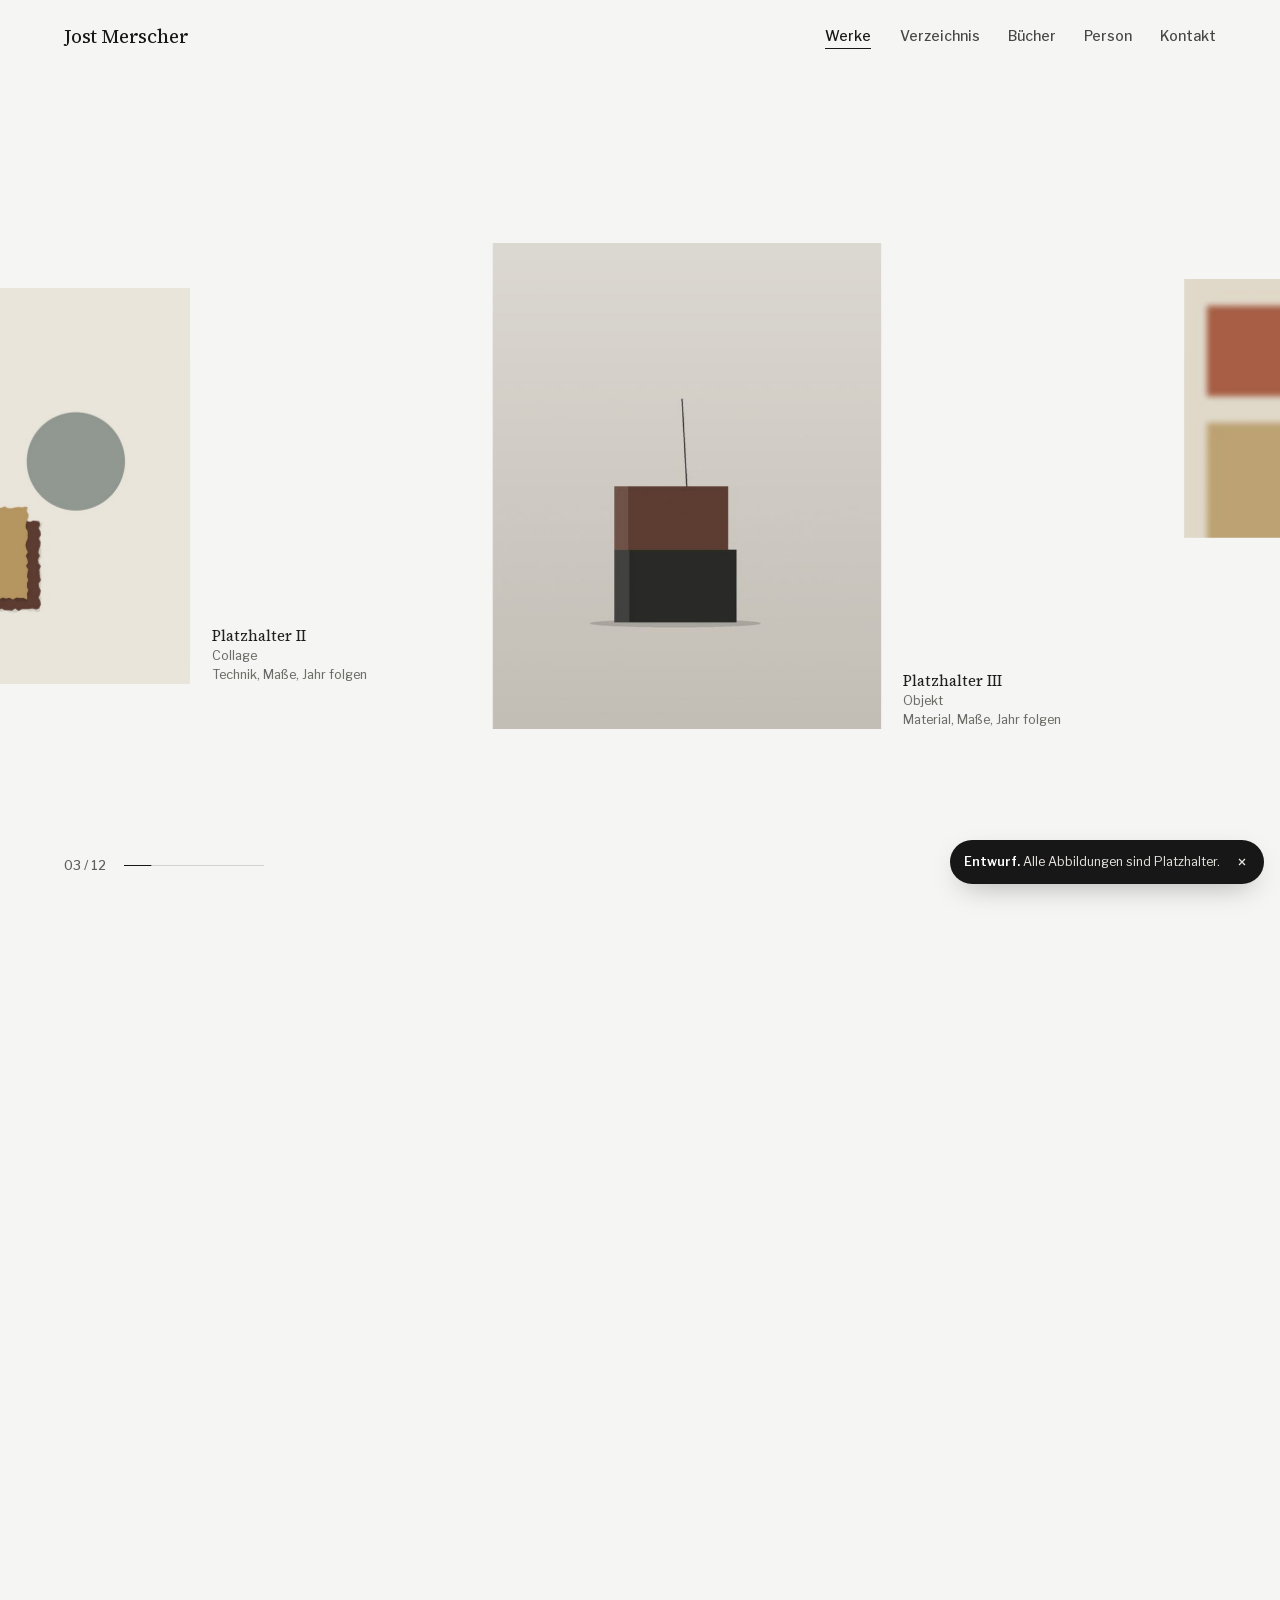
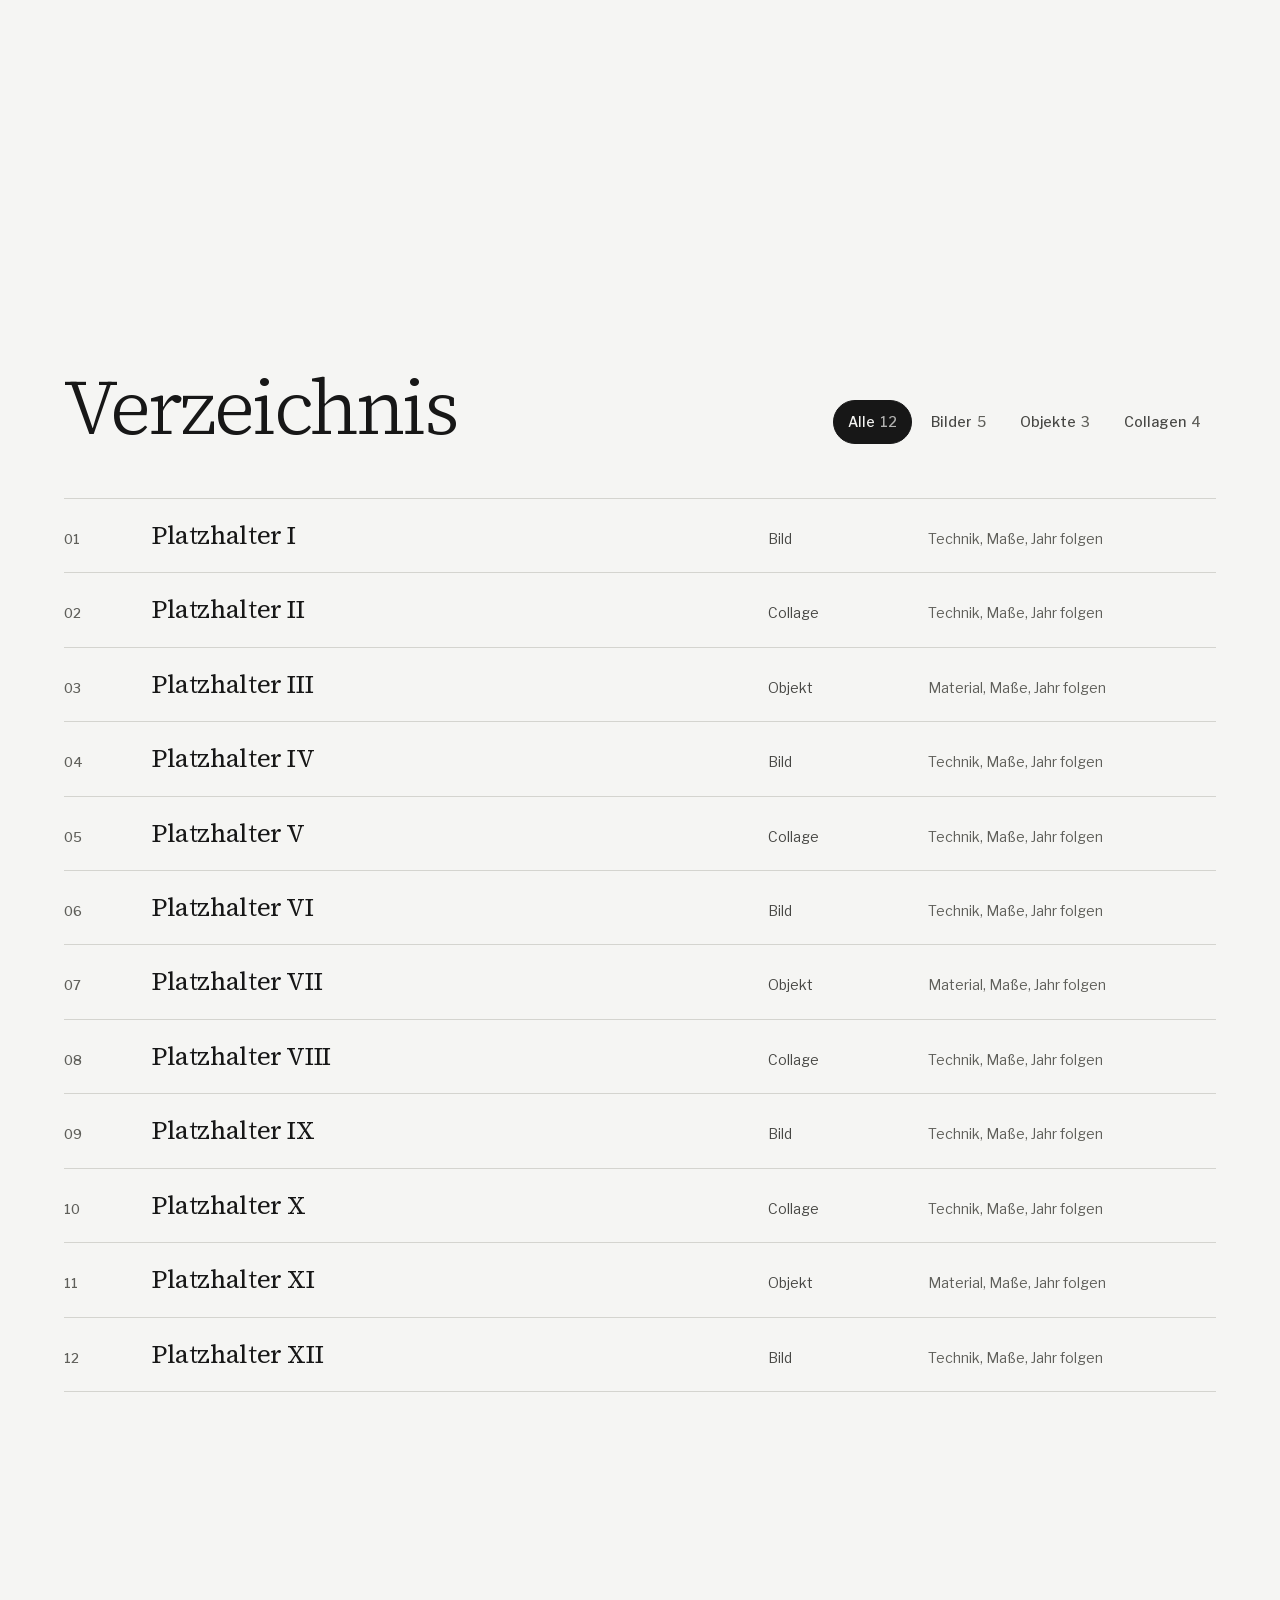
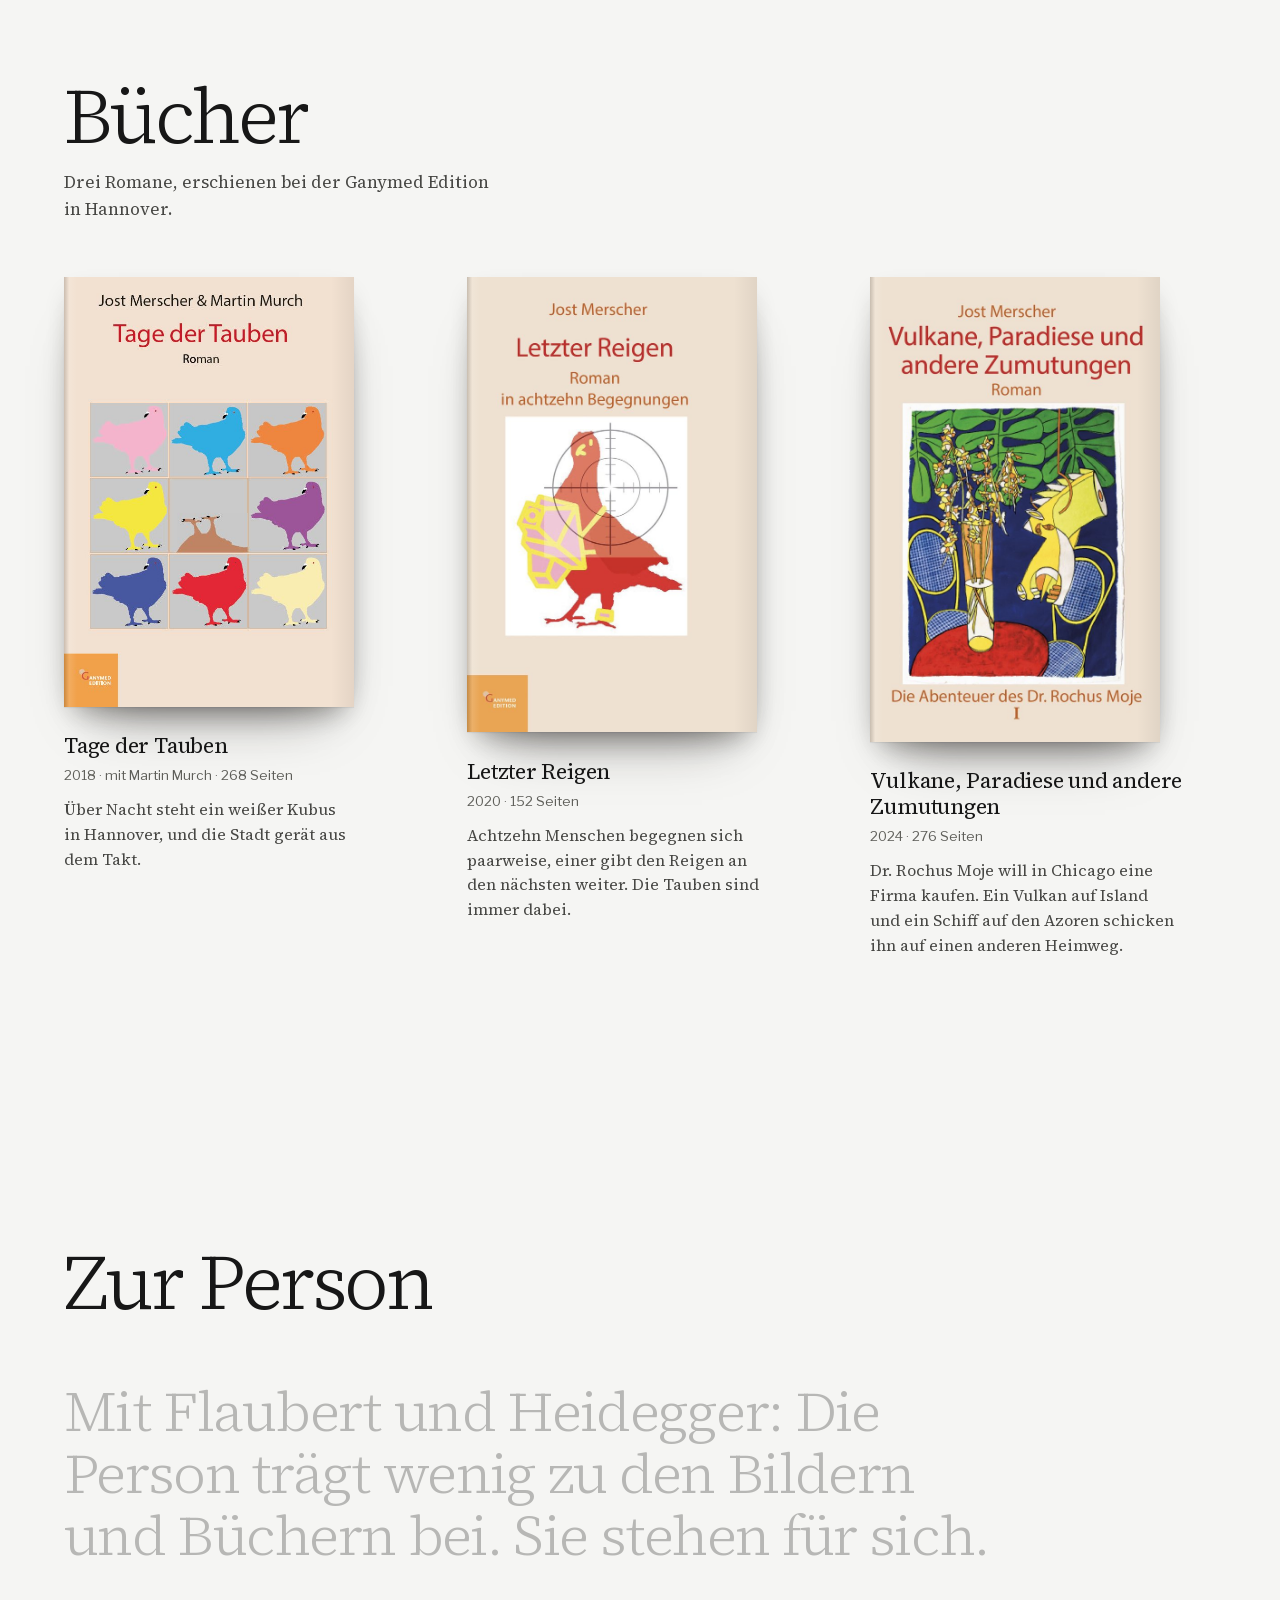
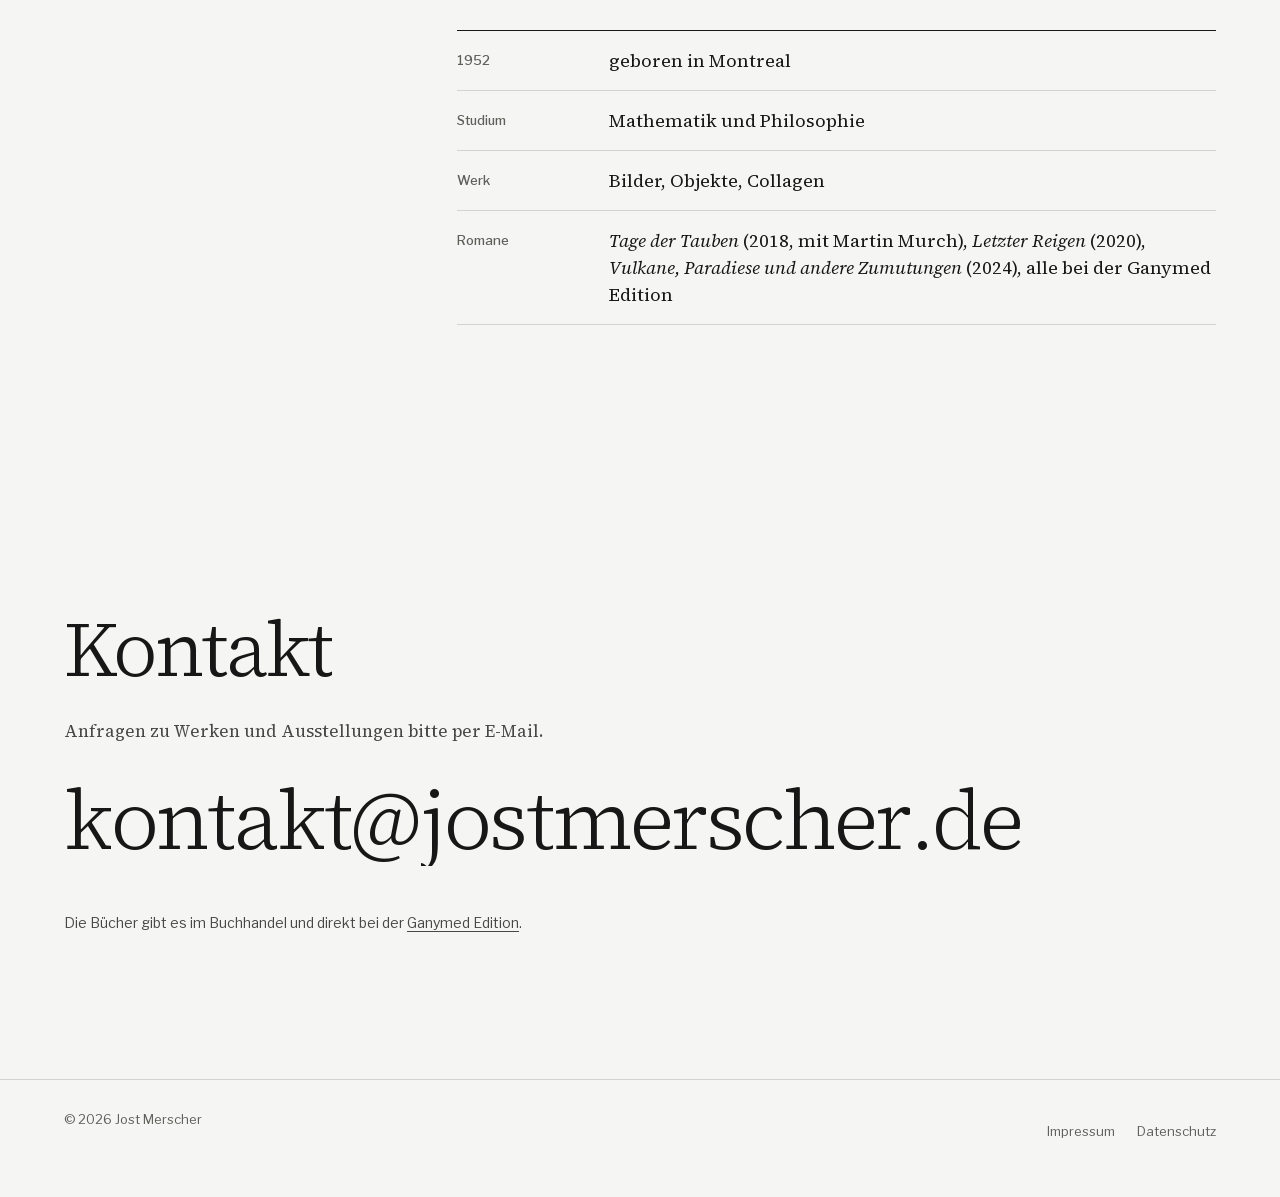
==== commit 42a00bf7: "Entwurf vorerst nicht in Suchmaschinen noindex auf der Startseite und Sitemap aus robots.txt genomme" ====
--- a/index.html
+++ b/index.html
@@ -6,6 +6,8 @@
 <title>Jost Merscher – Bilder, Objekte, Collagen, Romane</title>
 <meta name="description" content="Jost Merscher, geboren 1952 in Montreal, Studium der Mathematik und Philosophie. Bilder, Objekte und Collagen sowie drei Romane bei der Ganymed Edition.">
 <link rel="canonical" href="https://www.jostmerscher.de/">
+<!-- Entwurf: bis zum Livegang mit echten Werken nicht in Suchmaschinen. Zum Start diese Zeile entfernen und Sitemap in robots.txt wieder eintragen. -->
+<meta name="robots" content="noindex, nofollow">
 <meta name="page-type" content="service">
 <meta name="site-kind" content="other">
 <meta name="theme-color" content="#f5f5f3">
